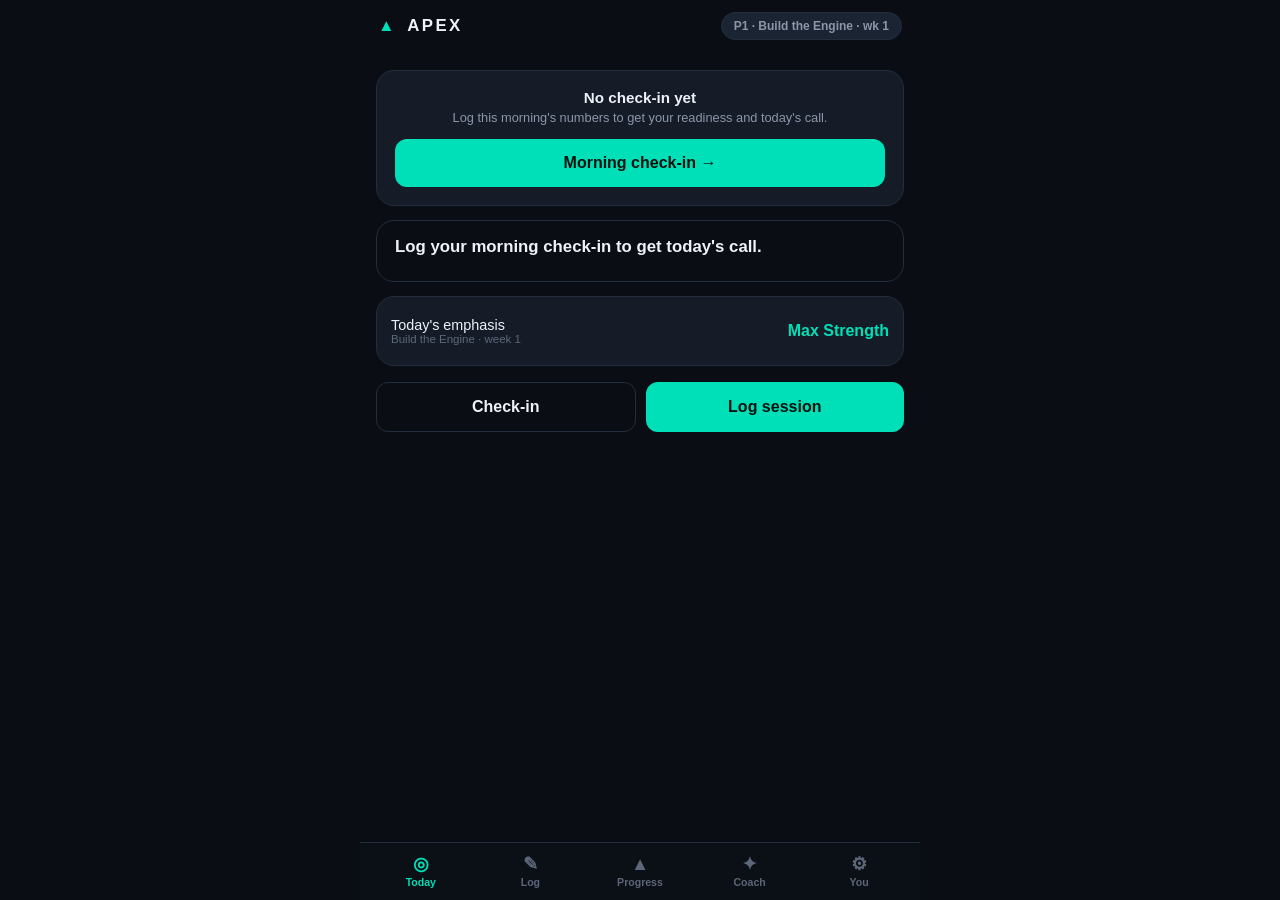
==== index.html @ ef2870c8 "Build APEX — interactive performance journal & AI coach PWA A private, offline, WHOOP-style daily tr" ====
<!DOCTYPE html>
<html lang="en">
<head>
  <meta charset="UTF-8" />
  <meta name="viewport" content="width=device-width, initial-scale=1, viewport-fit=cover, maximum-scale=1" />
  <meta name="theme-color" content="#0a0e14" />
  <meta name="apple-mobile-web-app-capable" content="yes" />
  <meta name="apple-mobile-web-app-status-bar-style" content="black-translucent" />
  <meta name="apple-mobile-web-app-title" content="APEX" />
  <title>APEX — Performance Journal</title>
  <link rel="manifest" href="manifest.webmanifest" />
  <link rel="icon" href="icons/icon.svg" />
  <link rel="apple-touch-icon" href="icons/icon-180.png" />
  <link rel="stylesheet" href="css/styles.css" />
</head>
<body>
  <div id="app">
    <header id="topbar">
      <div class="brand"><span class="logo">▲</span> APEX</div>
      <div id="phasePill" class="phase-pill" role="button" tabindex="0">Phase —</div>
    </header>

    <main id="view"><!-- rendered by ui.js --></main>

    <nav id="tabbar">
      <button class="tab" data-tab="today">   <span class="ic">◎</span><span>Today</span></button>
      <button class="tab" data-tab="log">      <span class="ic">✎</span><span>Log</span></button>
      <button class="tab" data-tab="progress"> <span class="ic">▲</span><span>Progress</span></button>
      <button class="tab" data-tab="coach">    <span class="ic">✦</span><span>Coach</span></button>
      <button class="tab" data-tab="settings"> <span class="ic">⚙</span><span>You</span></button>
    </nav>
  </div>

  <div id="modalRoot"></div>

  <script src="js/data.js"></script>
  <script src="js/store.js"></script>
  <script src="js/engine.js"></script>
  <script src="js/ui.js"></script>
  <script src="js/app.js"></script>
</body>
</html>
---- css/styles.css ----
/* ============================================================================
   APEX — dark, athletic, WHOOP-inspired. Mobile-first, safe-area aware.
   ========================================================================== */
:root{
  --bg:#0a0e14; --bg2:#111722; --card:#151c28; --card2:#1b2432;
  --line:#232d3d; --txt:#eef2f8; --muted:#8b96a8; --muted2:#5c6779;
  --green:#3ddc84; --amber:#ffb020; --red:#ff4d5e; --blue:#4da6ff;
  --accent:#00e0b8; --accent2:#7b6cff;
  --radius:18px; --radius-sm:12px;
  --safe-top:env(safe-area-inset-top,0px);
  --safe-bot:env(safe-area-inset-bottom,0px);
  font-size:16px;
}
*{box-sizing:border-box;-webkit-tap-highlight-color:transparent}
html,body{margin:0;height:100%}
body{
  background:var(--bg); color:var(--txt);
  font-family:-apple-system,BlinkMacSystemFont,'Segoe UI',Roboto,Helvetica,Arial,sans-serif;
  overscroll-behavior-y:none; -webkit-font-smoothing:antialiased;
}
#app{display:flex;flex-direction:column;min-height:100%;max-width:560px;margin:0 auto}

/* Top bar */
#topbar{
  position:sticky;top:0;z-index:20;
  display:flex;align-items:center;justify-content:space-between;
  padding:calc(var(--safe-top) + 12px) 18px 12px;
  background:linear-gradient(180deg,var(--bg) 70%,transparent);
  backdrop-filter:blur(8px);
}
.brand{font-weight:800;letter-spacing:.14em;font-size:1.05rem}
.brand .logo{color:var(--accent);margin-right:4px}
.phase-pill{
  background:var(--card2);border:1px solid var(--line);color:var(--muted);
  padding:6px 12px;border-radius:999px;font-size:.75rem;font-weight:600;cursor:pointer;
}

/* Views */
#view{flex:1;padding:4px 16px 96px;animation:fade .25s ease}
@keyframes fade{from{opacity:0;transform:translateY(6px)}to{opacity:1;transform:none}}

/* Tab bar */
#tabbar{
  position:fixed;bottom:0;left:0;right:0;z-index:30;
  display:flex;max-width:560px;margin:0 auto;
  padding:6px 6px calc(var(--safe-bot) + 6px);
  background:rgba(12,16,23,.92);backdrop-filter:blur(14px);
  border-top:1px solid var(--line);
}
.tab{
  flex:1;background:none;border:0;color:var(--muted2);
  display:flex;flex-direction:column;align-items:center;gap:3px;
  padding:6px 0;font-size:.66rem;font-weight:600;cursor:pointer;transition:color .15s;
}
.tab .ic{font-size:1.15rem;line-height:1}
.tab.active{color:var(--accent)}

/* Cards */
.card{background:var(--card);border:1px solid var(--line);border-radius:var(--radius);
  padding:18px;margin:14px 0}
.card.tight{padding:14px}
.card h3{margin:0 0 4px;font-size:.95rem}
.card .sub{color:var(--muted);font-size:.8rem;margin:0 0 12px}
.section-title{font-size:.72rem;letter-spacing:.12em;text-transform:uppercase;
  color:var(--muted2);font-weight:700;margin:22px 4px 2px}

/* Readiness ring */
.ring-wrap{display:flex;flex-direction:column;align-items:center;padding:8px 0 4px}
.ring{position:relative;width:210px;height:210px}
.ring svg{transform:rotate(-90deg)}
.ring .score{position:absolute;inset:0;display:flex;flex-direction:column;
  align-items:center;justify-content:center}
.ring .score .num{font-size:3.6rem;font-weight:800;line-height:1;letter-spacing:-.03em}
.ring .score .lbl{font-size:.72rem;letter-spacing:.18em;text-transform:uppercase;color:var(--muted);margin-top:6px}
.ring .score .band{font-size:.8rem;font-weight:700;margin-top:8px;padding:3px 12px;border-radius:999px}
.band-green{color:var(--green);background:rgba(61,220,132,.12)}
.band-amber{color:var(--amber);background:rgba(255,176,32,.12)}
.band-red{color:var(--red);background:rgba(255,77,94,.12)}

/* Headline call */
.call{border-radius:var(--radius);padding:16px 18px;margin:6px 0 2px;border:1px solid var(--line)}
.call.green{background:linear-gradient(135deg,rgba(61,220,132,.14),rgba(61,220,132,.03));border-color:rgba(61,220,132,.3)}
.call.amber{background:linear-gradient(135deg,rgba(255,176,32,.14),rgba(255,176,32,.03));border-color:rgba(255,176,32,.3)}
.call.red{background:linear-gradient(135deg,rgba(255,77,94,.14),rgba(255,77,94,.03));border-color:rgba(255,77,94,.3)}
.call .h{font-weight:800;font-size:1.05rem;margin-bottom:8px}
.call ul{margin:0;padding-left:18px}
.call li{margin:5px 0;color:var(--txt);font-size:.9rem;line-height:1.4}

/* Component bars */
.comp{display:flex;align-items:center;gap:10px;margin:10px 0}
.comp .name{width:104px;font-size:.8rem;color:var(--muted);flex-shrink:0}
.comp .bar{flex:1;height:8px;background:var(--card2);border-radius:99px;overflow:hidden}
.comp .bar > i{display:block;height:100%;border-radius:99px}
.comp .val{width:30px;text-align:right;font-size:.8rem;font-weight:700}
.comp .note{font-size:.72rem;color:var(--muted2);margin:-4px 0 8px 114px}

/* Recovery chips */
.chips{display:flex;flex-wrap:wrap;gap:8px;margin-top:4px}
.chip{background:var(--card2);border:1px solid var(--line);border-radius:99px;
  padding:8px 12px;font-size:.8rem;color:var(--txt);display:flex;gap:8px;align-items:center;cursor:pointer}
.chip.done{border-color:var(--green);color:var(--green);background:rgba(61,220,132,.08)}
.chip .box{width:15px;height:15px;border:1.5px solid var(--muted2);border-radius:5px;display:inline-block}
.chip.done .box{background:var(--green);border-color:var(--green)}

/* Forms */
.field{margin:14px 0}
.field label{display:block;font-size:.78rem;color:var(--muted);margin-bottom:8px;font-weight:600}
input,select,textarea{
  width:100%;background:var(--bg2);border:1px solid var(--line);color:var(--txt);
  border-radius:var(--radius-sm);padding:12px 14px;font-size:1rem;font-family:inherit;
}
input:focus,select,textarea:focus{outline:none;border-color:var(--accent)}
textarea{min-height:70px;resize:vertical}
.row{display:flex;gap:10px}
.row > *{flex:1}

/* Segmented 1–5 scale */
.scale{display:flex;gap:6px}
.scale button{flex:1;background:var(--bg2);border:1px solid var(--line);color:var(--muted);
  padding:12px 0;border-radius:10px;font-weight:700;font-size:1rem;cursor:pointer}
.scale button.sel{background:var(--accent);color:#04110d;border-color:var(--accent)}
.scale.inv button.sel{background:var(--amber);color:#1a1200;border-color:var(--amber)}

/* Buttons */
.btn{display:block;width:100%;text-align:center;background:var(--accent);color:#04110d;
  border:0;border-radius:var(--radius-sm);padding:15px;font-size:1rem;font-weight:800;cursor:pointer;margin-top:8px}
.btn.ghost{background:transparent;border:1px solid var(--line);color:var(--txt)}
.btn.sm{padding:10px;font-size:.85rem;width:auto}
.btn:active{transform:scale(.99)}
.btn-row{display:flex;gap:10px}.btn-row .btn{margin-top:0}

/* Stat / metric rows */
.stat-row{display:flex;justify-content:space-between;align-items:center;padding:12px 0;border-bottom:1px solid var(--line)}
.stat-row:last-child{border-bottom:0}
.stat-row .l{font-size:.9rem}
.stat-row .l small{display:block;color:var(--muted2);font-size:.72rem}
.stat-row .r{text-align:right;font-weight:700}
.stat-row .r small{display:block;font-weight:500;color:var(--muted);font-size:.72rem}
.pos{color:var(--green)} .neg{color:var(--red)} .flat{color:var(--muted)}

/* Goal cards */
.goal{background:var(--card);border:1px solid var(--line);border-radius:var(--radius);padding:16px;margin:12px 0}
.goal .top{display:flex;justify-content:space-between;align-items:baseline}
.goal .top .name{font-weight:800;font-size:1.05rem}
.goal .top .tgt{color:var(--muted);font-size:.8rem}
.goal .now{font-size:2rem;font-weight:800;letter-spacing:-.02em;margin:6px 0 2px}
.goal .prog{height:8px;background:var(--card2);border-radius:99px;overflow:hidden;margin:10px 0 6px}
.goal .prog > i{display:block;height:100%;background:linear-gradient(90deg,var(--accent),var(--accent2))}
.goal .eta{font-size:.82rem;color:var(--muted)}
.goal .limiters{display:flex;gap:6px;flex-wrap:wrap;margin-top:10px}
.goal .limiters span{font-size:.68rem;color:var(--muted2);background:var(--bg2);padding:3px 8px;border-radius:99px}

/* Exercise / set log */
.exline{background:var(--card2);border:1px solid var(--line);border-radius:var(--radius-sm);padding:12px;margin:10px 0}
.exline .exhead{display:flex;justify-content:space-between;align-items:center}
.exline .exhead .nm{font-weight:700;font-size:.92rem}
.exline .exhead .ct{font-size:.66rem;color:var(--muted2);text-transform:uppercase;letter-spacing:.08em}
.setline{display:flex;gap:6px;align-items:center;margin-top:8px}
.setline input{padding:9px 8px;font-size:.85rem;text-align:center}
.setline .idx{width:22px;color:var(--muted2);font-size:.8rem;font-weight:700}
.setadvice{font-size:.78rem;color:var(--accent);margin-top:8px;line-height:1.4;
  background:rgba(0,224,184,.06);border-radius:8px;padding:8px 10px}
.setadvice.warn{color:var(--red);background:rgba(255,77,94,.07)}

/* Coach feed */
.coach-msg{background:var(--card);border:1px solid var(--line);border-left:3px solid var(--accent);
  border-radius:12px;padding:14px 16px;margin:12px 0}
.coach-msg .who{font-size:.7rem;letter-spacing:.1em;text-transform:uppercase;color:var(--accent);font-weight:700;margin-bottom:6px}
.coach-msg p{margin:6px 0;font-size:.9rem;line-height:1.5}
.coach-msg strong{color:var(--txt)}

/* Weekly compliance */
.comp-item{display:flex;align-items:center;gap:10px;margin:12px 0}
.comp-item .cl{width:110px;font-size:.82rem;color:var(--muted)}
.comp-item .cbar{flex:1;height:10px;background:var(--card2);border-radius:99px;position:relative;overflow:hidden}
.comp-item .cbar > i{display:block;height:100%;border-radius:99px}
.comp-item .cv{width:78px;text-align:right;font-size:.78rem;font-weight:700}
.tag{font-size:.62rem;padding:2px 7px;border-radius:99px;font-weight:700;text-transform:uppercase;letter-spacing:.05em}
.tag.on{color:var(--green);background:rgba(61,220,132,.12)}
.tag.under{color:var(--amber);background:rgba(255,176,32,.12)}
.tag.over{color:var(--red);background:rgba(255,77,94,.12)}

/* Modal */
#modalRoot:empty{display:none}
.modal-bg{position:fixed;inset:0;z-index:50;background:rgba(0,0,0,.6);
  display:flex;align-items:flex-end;justify-content:center;animation:fade .2s}
.modal{background:var(--bg2);border:1px solid var(--line);border-radius:22px 22px 0 0;
  width:100%;max-width:560px;max-height:88vh;overflow-y:auto;padding:20px 18px calc(var(--safe-bot) + 24px);
  animation:slideup .25s ease}
@keyframes slideup{from{transform:translateY(100%)}to{transform:none}}
.modal h3{margin:0 0 14px}
.modal .grab{width:40px;height:4px;background:var(--muted2);border-radius:99px;margin:0 auto 16px;opacity:.5}

/* Misc */
.muted{color:var(--muted)}.small{font-size:.8rem}.center{text-align:center}
.empty{text-align:center;color:var(--muted2);padding:40px 20px;font-size:.9rem}
.hr{height:1px;background:var(--line);margin:16px 0;border:0}
.pickgrid{display:grid;grid-template-columns:1fr 1fr;gap:8px;margin-top:6px}
.pickgrid button{background:var(--card2);border:1px solid var(--line);color:var(--txt);
  padding:12px 10px;border-radius:10px;text-align:left;font-size:.82rem;cursor:pointer}
.pickgrid button small{display:block;color:var(--muted2);font-size:.66rem;margin-top:2px}
.spark{display:flex;align-items:flex-end;gap:2px;height:34px;margin-top:6px}
.spark i{flex:1;background:var(--accent);border-radius:2px 2px 0 0;min-height:2px;opacity:.5}
.spark i.last{opacity:1;background:var(--accent2)}
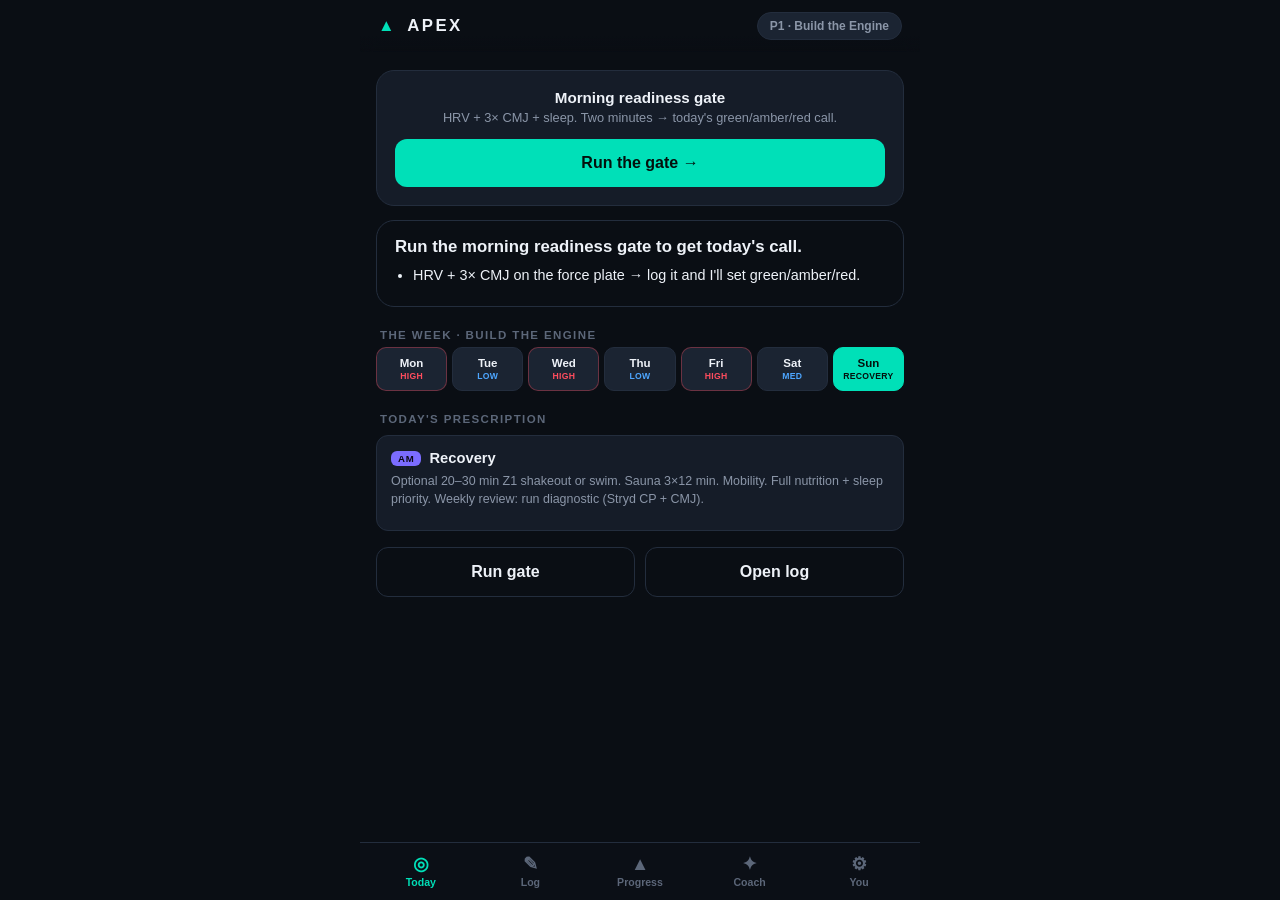
==== commit b8028fdc: "Align APEX to the KNCT Hybrid Apex System (32-week program) Rebuilds the app around the athlete's ac" ====
--- a/index.html
+++ b/index.html
@@ -34,6 +34,7 @@
   <div id="modalRoot"></div>
 
   <script src="js/data.js"></script>
+  <script src="js/program.js"></script>
   <script src="js/store.js"></script>
   <script src="js/engine.js"></script>
   <script src="js/ui.js"></script>
--- a/css/styles.css
+++ b/css/styles.css
@@ -202,3 +202,37 @@
 .spark{display:flex;align-items:flex-end;gap:2px;height:34px;margin-top:6px}
 .spark i{flex:1;background:var(--accent);border-radius:2px 2px 0 0;min-height:2px;opacity:.5}
 .spark i.last{opacity:1;background:var(--accent2)}
+
+/* Weekly High/Low strip */
+.weekstrip{display:flex;gap:5px;margin:6px 0 2px}
+.wcell{flex:1;display:flex;flex-direction:column;align-items:center;gap:2px;padding:9px 2px;border-radius:10px;
+  border:1px solid var(--line);background:var(--card2)}
+.wcell b{font-size:.72rem}
+.wcell span{font-size:.54rem;letter-spacing:.03em;color:var(--muted2);font-weight:700}
+.wcell.hi{border-color:rgba(255,77,94,.35)}.wcell.hi span{color:var(--red)}
+.wcell.lo span{color:var(--blue)}
+.wcell.rec span{color:var(--muted2)}
+.wcell.now{background:var(--accent);border-color:var(--accent)}
+.wcell.now b,.wcell.now span{color:#04110d}
+
+/* Prescribed session blocks */
+.rxblock{background:var(--card);border:1px solid var(--line);border-radius:var(--radius-sm);padding:14px;margin:10px 0}
+.rxhead{display:flex;align-items:center;gap:8px;margin-bottom:6px}
+.rxtag{font-size:.6rem;font-weight:800;letter-spacing:.08em;background:var(--accent2);color:#0a0714;padding:2px 7px;border-radius:6px}
+.rxhead b{font-size:.92rem}
+.rxdesc{font-size:.78rem;color:var(--muted);line-height:1.45;margin:4px 0 8px}
+.rxitem{display:flex;justify-content:space-between;gap:10px;padding:6px 0;border-top:1px solid var(--line);font-size:.82rem}
+.rxitem .ri-n{font-weight:600}
+.rxitem .ri-s{color:var(--muted);text-align:right;flex-shrink:0;font-size:.78rem}
+.rxtarget{font-size:.72rem;color:var(--accent);background:rgba(0,224,184,.06);border-radius:8px;padding:6px 9px;margin:6px 0}
+
+.gatewarn{margin-top:12px;font-size:.78rem;color:var(--red);background:rgba(255,77,94,.08);border-radius:8px;padding:9px 11px;line-height:1.4}
+.ckrow{font-size:.78rem;color:var(--muted);margin-top:8px}
+.ckrow b{color:var(--txt)}
+
+/* Toggle */
+.toggle{display:flex;border:1px solid var(--line);border-radius:10px;overflow:hidden}
+.toggle span{flex:1;text-align:center;padding:11px 0;font-weight:700;font-size:.9rem;color:var(--muted)}
+.toggle span:first-child{color:var(--txt);background:var(--card2)}
+.toggle.on span:first-child{color:var(--muted);background:transparent}
+.toggle.on span:last-child{color:#1a1200;background:var(--amber)}
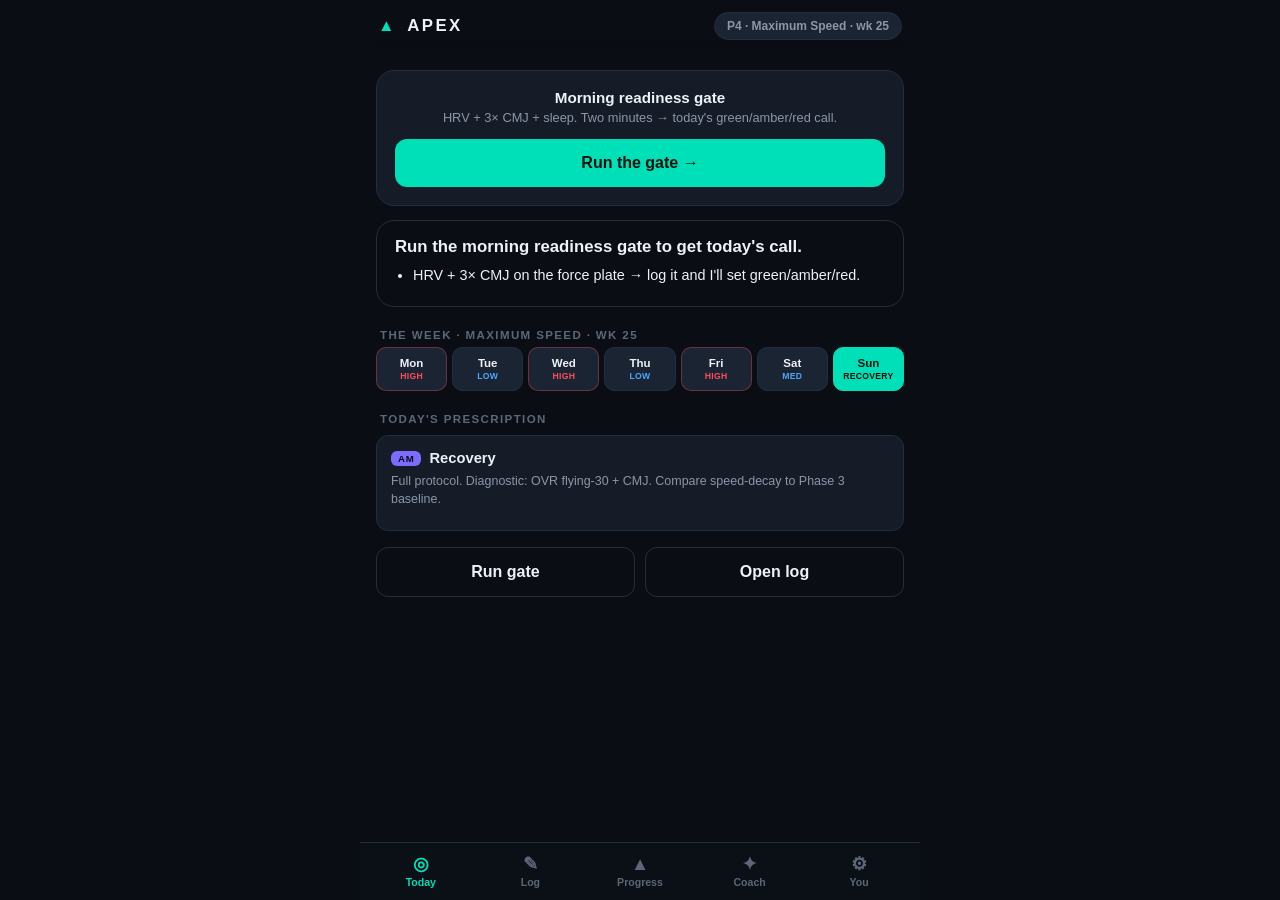
==== commit 39e8670b: "Add live Claude AI chat coach (optional layer over the engine) - New Coach-tab chat that streams fro" ====
--- a/index.html
+++ b/index.html
@@ -37,6 +37,7 @@
   <script src="js/program.js"></script>
   <script src="js/store.js"></script>
   <script src="js/engine.js"></script>
+  <script src="js/coach.js"></script>
   <script src="js/ui.js"></script>
   <script src="js/app.js"></script>
 </body>
--- a/css/styles.css
+++ b/css/styles.css
@@ -230,6 +230,21 @@
 .ckrow{font-size:.78rem;color:var(--muted);margin-top:8px}
 .ckrow b{color:var(--txt)}
 
+/* AI chat */
+.chatlog{max-height:340px;overflow-y:auto;display:flex;flex-direction:column;gap:8px;padding:4px 2px 10px}
+.chatempty{color:var(--muted2);font-size:.82rem;text-align:center;padding:18px 8px;line-height:1.5}
+.bubble{max-width:88%;padding:10px 13px;border-radius:14px;font-size:.88rem;line-height:1.45;white-space:normal;word-wrap:break-word}
+.bubble.user{align-self:flex-end;background:var(--accent);color:#04110d;border-bottom-right-radius:4px}
+.bubble.assistant{align-self:flex-start;background:var(--card2);border:1px solid var(--line);border-bottom-left-radius:4px}
+.dots{letter-spacing:2px;color:var(--muted2);animation:pulse 1.2s ease-in-out infinite}
+@keyframes pulse{0%,100%{opacity:.3}50%{opacity:1}}
+.chatbar{display:flex;gap:8px;align-items:center;margin-top:4px}
+.chatbar input{flex:1;padding:11px 13px}
+.chatsend{background:var(--accent);color:#04110d;border:0;border-radius:12px;width:44px;height:44px;font-size:1.1rem;font-weight:800;cursor:pointer;flex-shrink:0}
+.chatsend:disabled{opacity:.5}
+.chatmeta{display:flex;justify-content:space-between;align-items:center;margin-top:8px}
+.linkbtn{background:none;border:0;color:var(--muted);font-size:.75rem;cursor:pointer;text-decoration:underline}
+
 /* Toggle */
 .toggle{display:flex;border:1px solid var(--line);border-radius:10px;overflow:hidden}
 .toggle span{flex:1;text-align:center;padding:11px 0;font-weight:700;font-size:.9rem;color:var(--muted)}
